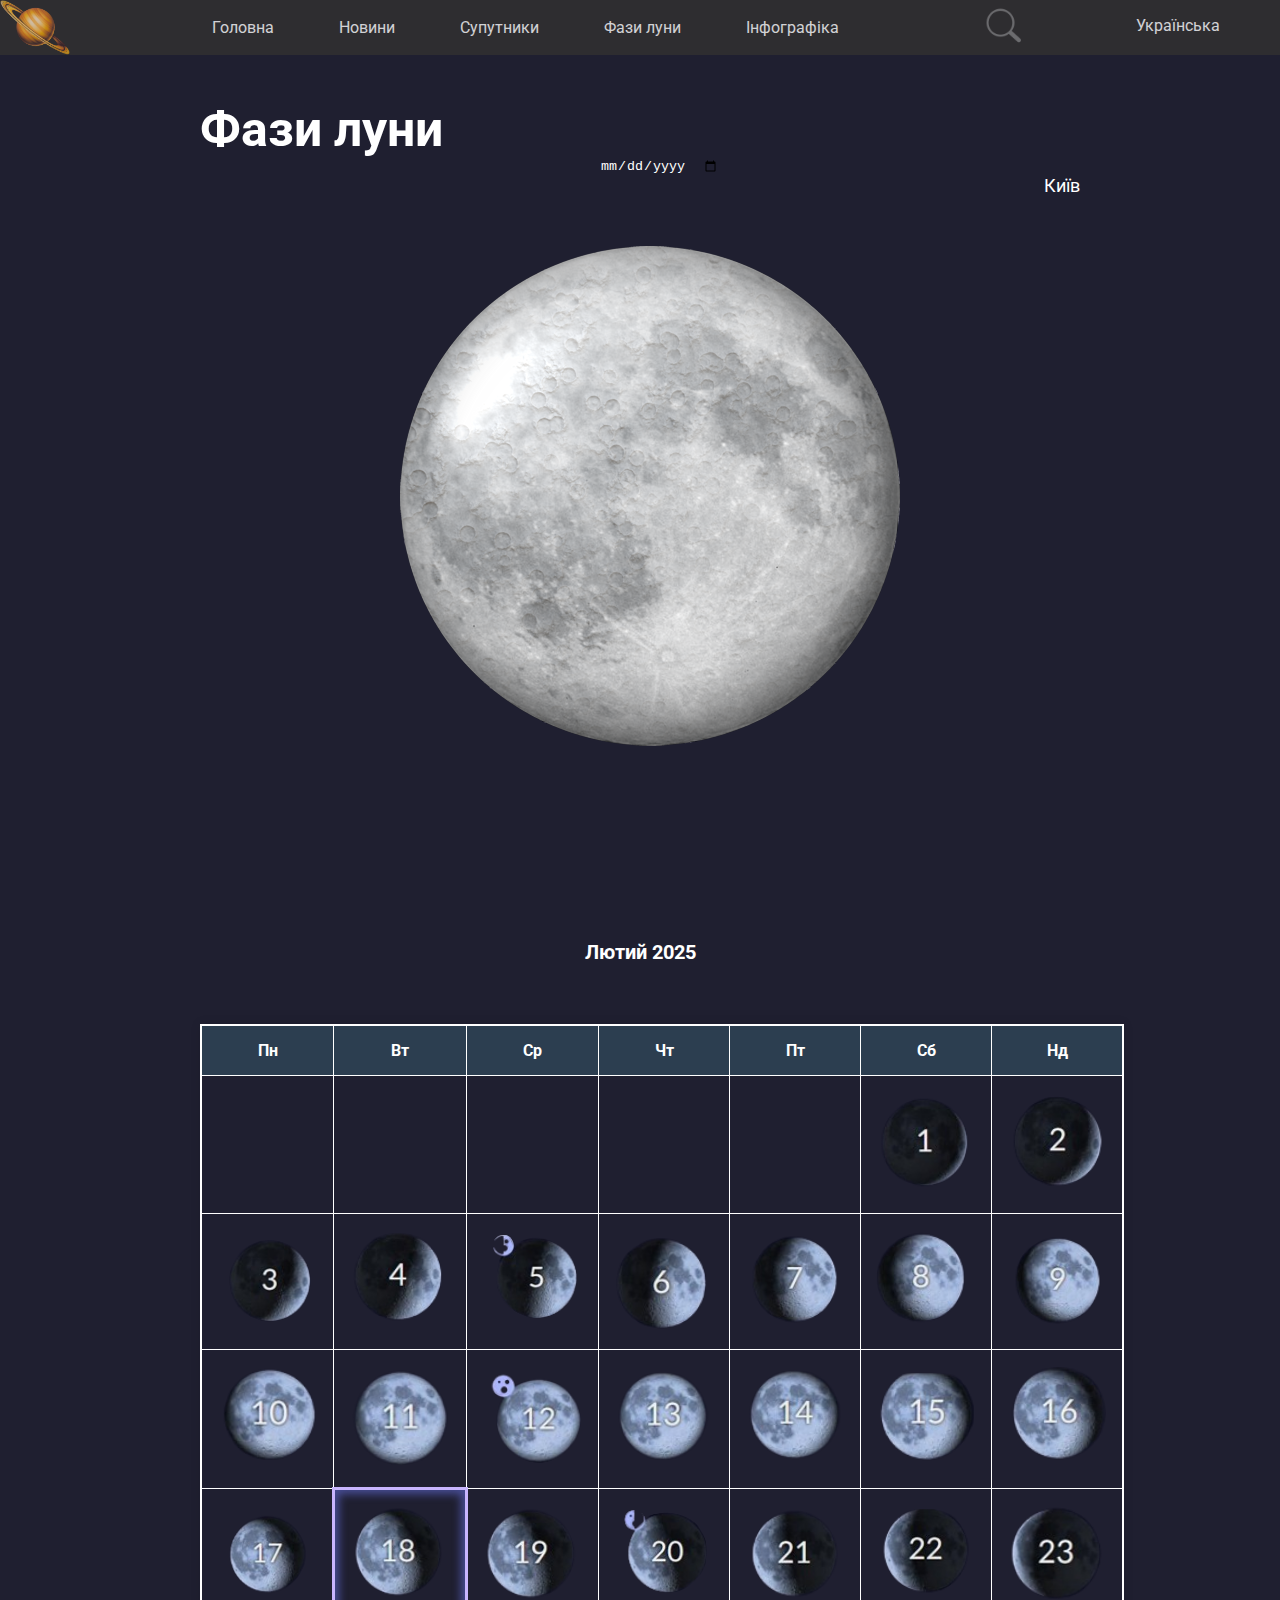
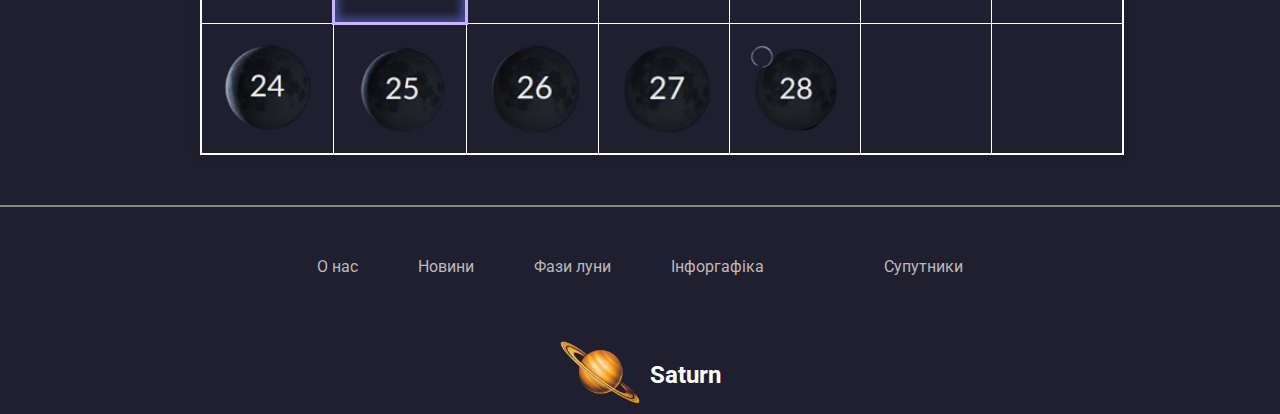
==== index_moon.html @ a21f482c "hdytf" ====
<!DOCTYPE html>
<html lang="en">
<head>
    <meta charset="UTF-8">
    <meta name="viewport" content="width=device-width, initial-scale=1.0">
    <link rel="stylesheet" href="./css/main/Moon/style_moon.css">
    <title>Document</title>
</head>
<body>
    <div class="container">
        <header>
            <div class="container_header">
                <nav class="nav-header">
                    <img src="./images/header/log_header.png" alt="" class="header_logo">
                    <ul class="header_list">
                        <li class="header_item"><a href="./index.html" class="header_link">Головна</a></li>
                        <li class="header_item"><a href="" class="header_link">Новини</a></li>
                        <li class="header_item"><a href="" class="header_link">Супутники</a></li>
                        <li class="header_item"><a href="" class="header_link">Фази луни</a></li>
                        <li class="header_item"><a href="" class="header_link">Інфографіка</a></li>
                    </ul>
                    <div class="info">
                        <a href="" class="header_a_search">
                            <img src="./images/header/search_header.png" alt="" class="header_logo-search">
                        </a>
                        <a href="" class="header_languages">Українська</a>
                    </div>
                </nav>

            </div>
        </header>
        <main>
            <section class="Moon">
                <div class="container_moon">
                    <h1 class="title_moon">Фази луни</h1>
                    <input class="moon_input" type="date" name="" id="" style="background-color: #1f1f30; border: 0px; color: #fff;">
                    <a class="geo" href="">Київ</a>
                    <img src="./images_moon/moon/moon_1.png" alt="" class="moon_img">
                </div>
            </section>
            <section class="calendar">
                <div class="container_phase">
                    <div id="message-container">
                        <div id="message-title"></div>
                        <div id="message-text"></div>
                    </div>
                    <div id="message-text"></div>
                    <div class="header">Лютий 2025</div>
                    <table>
                        <thead>
                            <tr>
                                <th>Пн</th>
                                <th>Вт</th>
                                <th>Ср</th>
                                <th>Чт</th>
                                <th>Пт</th>
                                <th>Сб</th>
                                <th>Нд</th>
                            </tr>
                        </thead>
                        <tbody>
                            <tr>
                                <td></td><td></td><td></td><td></td>
                                <td></td>
                                <td onclick="showMessage('Зростаючий серп','Друга фаза місячного циклу; настає між молодиком і першою чвертю. Зростання фази означають збільшення освітленості Місяця, тому на початку цієї фази Місяць має форму тонкого півмісяця, а потім освітлена область поступово збільшується поки не настає фаза першої чверті.')" tabindex="0"><img class="phase_img" src="./images_moon/phase of moon/phase_1.png" alt="Waxing Crescent"></td>
                                <td onclick="showMessage('Зростаючий серп','Друга фаза місячного циклу; настає між молодиком і першою чвертю. Зростання фази означають збільшення освітленості Місяця, тому на початку цієї фази Місяць має форму тонкого півмісяця, а потім освітлена область поступово збільшується поки не настає фаза першої чверті.')" tabindex="0"><img class="phase_img" src="./images_moon/phase of moon/phase_2.png" alt="First Quarter"></td>
                            </tr>
                            <tr>
                                <td onclick="showMessage('Зростаючий серп','Друга фаза місячного циклу; настає між молодиком і першою чвертю. Зростання фази означають збільшення освітленості Місяця, тому на початку цієї фази Місяць має форму тонкого півмісяця, а потім освітлена область поступово збільшується поки не настає фаза першої чверті.')" tabindex="0"><img class="phase_img" src="./images_moon/phase of moon/phase_3.png" alt="Waxing Gibbous"></td>
                                <td onclick="showMessage('Зростаючий серп','Друга фаза місячного циклу; настає між молодиком і першою чвертю. Зростання фази означають збільшення освітленості Місяця, тому на початку цієї фази Місяць має форму тонкого півмісяця, а потім освітлена область поступово збільшується поки не настає фаза першої чверті.')" tabindex="0"><img class="phase_img" src="./images_moon/phase of moon/phase_4.png" alt="Full Moon"></td>
                                <td onclick="showMessage('Перша чверть','Третя фаза місячного циклу; настає, коли Місяць проходить чверть шляху своєю орбітою. При спостереженні із Землі Місяць розташовується під прямим кутом по відношенню до Сонця. Вона виглядає наполовину освітленою і помітна на вечірньому небі.')" tabindex="0"><img class="phase_img" src="./images_moon/phase of moon/phase_5.png" alt="Waning Gibbous"></td>
                                <td onclick="showMessage('Зростаючий Місяць','Четверта фаза місячного циклу; настає між першою чвертю і повним місяцем. Зростаюча фаза являє собою збільшення освітленості Місяця, тому на початку цієї фази Місяць виглядає наполовину освітленим, а потім освітлена область поступово збільшується доки не настає повний місяць.')" tabindex="0"><img class="phase_img" src="./images_moon/phase of moon/phase_6.png" alt="Last Quarter"></td>
                                <td onclick="showMessage('Зростаючий Місяць','Четверта фаза місячного циклу; настає між першою чвертю і повним місяцем. Зростаюча фаза являє собою збільшення освітленості Місяця, тому на початку цієї фази Місяць виглядає наполовину освітленим, а потім освітлена область поступово збільшується доки не настає повний місяць.')" tabindex="0"><img class="phase_img" src="./images_moon/phase of moon/phase_7.png" alt="Waning Crescent"></td>
                                <td onclick="showMessage('Зростаючий Місяць','Четверта фаза місячного циклу; настає між першою чвертю і повним місяцем. Зростаюча фаза являє собою збільшення освітленості Місяця, тому на початку цієї фази Місяць виглядає наполовину освітленим, а потім освітлена область поступово збільшується доки не настає повний місяць.')" tabindex="0"><img class="phase_img" src="./images_moon/phase of moon/phase_8.png" alt="New Moon"></td>
                                <td onclick="showMessage('Зростаючий Місяць','Четверта фаза місячного циклу; настає між першою чвертю і повним місяцем. Зростаюча фаза являє собою збільшення освітленості Місяця, тому на початку цієї фази Місяць виглядає наполовину освітленим, а потім освітлена область поступово збільшується доки не настає повний місяць.')" tabindex="0"><img class="phase_img" src="./images_moon/phase of moon/phase_9.png" alt="Waxing Crescent"></td>
                            </tr>
                            <tr>
                                <td onclick="showMessage('Зростаючий Місяць','Четверта фаза місячного циклу; настає між першою чвертю і повним місяцем. Зростаюча фаза являє собою збільшення освітленості Місяця, тому на початку цієї фази Місяць виглядає наполовину освітленим, а потім освітлена область поступово збільшується доки не настає повний місяць.')" tabindex="0"><img class="phase_img" src="./images_moon/phase of moon/phase_10.png" alt="First Quarter"></td>
                                <td onclick="showMessage('Зростаючий Місяць','Четверта фаза місячного циклу; настає між першою чвертю і повним місяцем. Зростаюча фаза являє собою збільшення освітленості Місяця, тому на початку цієї фази Місяць виглядає наполовину освітленим, а потім освітлена область поступово збільшується доки не настає повний місяць.')" tabindex="0" class="phase_img_11"><img class="phase_img" src="./images_moon/phase of moon/phase_11.png" alt="Waxing Gibbous"></td>
                                <td onclick="showMessage('Повний місяць', 'Пята фаза місячного циклу; настає, коли Місяць проходить половину своєї орбіти. Місяць і Сонце розташовані по різні боки Землі, тому вся сторона Місяця, звернена до Землі, освітлена. На нічному небі Місяць виглядає як яскравий круглий диск і видно всю ніч.')" tabindex="0" class="phase_img_12"><img class="phase_img" src="./images_moon/phase of moon/phase_12.png" alt="Full Moon"></td>
                                <td onclick="showMessage('Зменшуючий Місяць', 'Шоста фаза місячного циклу; настає між повним місяцем і фазою останньої чверті. Зменшувальні фази означають зменшення освітленості Місяця, тому на початку цієї фази ми бачимо майже повністю освітлений місячний диск, а потім освітлена область поступово зменшується, поки не настає фаза останньої чверті.')" tabindex="0"><img class="phase_img" src="./images_moon/phase of moon/phase_13.png" alt="Waning Gibbous"></td>
                                <td onclick="showMessage('Зменшуючий Місяць', 'Шоста фаза місячного циклу; настає між повним місяцем і фазою останньої чверті. Зменшувальні фази означають зменшення освітленості Місяця, тому на початку цієї фази ми бачимо майже повністю освітлений місячний диск, а потім освітлена область поступово зменшується, поки не настає фаза останньої чверті.')" tabindex="0"><img class="phase_img" src="./images_moon/phase of moon/phase_14.png" alt="Last Quarter"></td>
                                <td onclick="showMessage('Зменшуючий Місяць', 'Шоста фаза місячного циклу; настає між повним місяцем і фазою останньої чверті. Зменшувальні фази означають зменшення освітленості Місяця, тому на початку цієї фази ми бачимо майже повністю освітлений місячний диск, а потім освітлена область поступово зменшується, поки не настає фаза останньої чверті.')" tabindex="0"><img class="phase_img" src="./images_moon/phase of moon/phase_15.png" alt="Waning Crescent"></td>
                                <td class="td_16" onclick="showMessage('Зменшуючий Місяць', 'Шоста фаза місячного циклу; настає між повним місяцем і фазою останньої чверті. Зменшувальні фази означають зменшення освітленості Місяця, тому на початку цієї фази ми бачимо майже повністю освітлений місячний диск, а потім освітлена область поступово зменшується, поки не настає фаза останньої чверті.')" tabindex="0"><img class="phase_img" src="./images_moon/phase of moon/phase_16.png" alt="New Moon"></td>
                            </tr>
                            <tr>
                                <td onclick="showMessage('Зменшуючий Місяць', 'Шоста фаза місячного циклу; настає між повним місяцем і фазою останньої чверті. Зменшувальні фази означають зменшення освітленості Місяця, тому на початку цієї фази ми бачимо майже повністю освітлений місячний диск, а потім освітлена область поступово зменшується, поки не настає фаза останньої чверті.')" tabindex="0"><img class="phase_img" src="./images_moon/phase of moon/phase_17.png" alt="Waxing Crescent"></td>
                                <td class="td_18" onclick="showMessage('Зменшуючий Місяць', 'Шоста фаза місячного циклу; настає між повним місяцем і фазою останньої чверті. Зменшувальні фази означають зменшення освітленості Місяця, тому на початку цієї фази ми бачимо майже повністю освітлений місячний диск, а потім освітлена область поступово зменшується, поки не настає фаза останньої чверті.')" tabindex="0"><img class="phase_img" src="./images_moon/phase of moon/phase_18.png" alt="First Quarter"></td>
                                <td onclick="showMessage('Зменшуючий Місяць', 'Шоста фаза місячного циклу; настає між повним місяцем і фазою останньої чверті. Зменшувальні фази означають зменшення освітленості Місяця, тому на початку цієї фази ми бачимо майже повністю освітлений місячний диск, а потім освітлена область поступово зменшується, поки не настає фаза останньої чверті.')" tabindex="0"><img class="phase_img" src="./images_moon/phase of moon/phase_19.png" alt="Waxing Gibbous"></td>
                                <td onclick="showMessage('Остання чверть','Сьома фаза місячного циклу; настає, коли Місяць проходить три чверті своєї орбіти. При спостереженні із Землі Місяць розташовується під прямим кутом по відношенню до Сонця. Вона виглядає наполовину освітленою і помітна на вечірньому небі.')" tabindex="0"><img class="phase_img" src="./images_moon/phase of moon/phase_20.png" alt="Full Moon"></td>
                                <td onclick="showMessage('Зменшуючий серп','Восьма та остання фаза місячного циклу; настає між фазою останньої чверті і молодим місяцем. Зменшуючі фази означає зменшення освітленості Місяця, тому на початку цієї фази ми бачимо половину місячного диска майже повністю освітленої, а потім освітлена область поступово зменшується доки не настає молодик.')" tabindex="0"><img class="phase_img" src="./images_moon/phase of moon/phase_21.png" alt="Waning Gibbous"></td>
                                <td onclick="showMessage('Зменшуючий серп','Восьма та остання фаза місячного циклу; настає між фазою останньої чверті і молодим місяцем. Зменшуючі фази означає зменшення освітленості Місяця, тому на початку цієї фази ми бачимо половину місячного диска майже повністю освітленої, а потім освітлена область поступово зменшується доки не настає молодик.')" tabindex="0"><img class="phase_img" src="./images_moon/phase of moon/phase_22.png" alt="Last Quarter"></td>
                                <td onclick="showMessage('Зменшуючий серп','Восьма та остання фаза місячного циклу; настає між фазою останньої чверті і молодим місяцем. Зменшуючі фази означає зменшення освітленості Місяця, тому на початку цієї фази ми бачимо половину місячного диска майже повністю освітленої, а потім освітлена область поступово зменшується доки не настає молодик.')" tabindex="0"><img class="phase_img" src="./images_moon/phase of moon/phase_23.png" alt="Waning Crescent"></td>
                            </tr>
                            <tr>
                                <td onclick="showMessage('Зменшуючий серп','Восьма та остання фаза місячного циклу; настає між фазою останньої чверті і молодим місяцем. Зменшуючі фази означає зменшення освітленості Місяця, тому на початку цієї фази ми бачимо половину місячного диска майже повністю освітленої, а потім освітлена область поступово зменшується доки не настає молодик.')" tabindex="0"><img class="phase_img" src="./images_moon/phase of moon/phase_24.png" alt="New Moon"></td>
                                <td onclick="showMessage('Зменшуючий серп','Восьма та остання фаза місячного циклу; настає між фазою останньої чверті і молодим місяцем. Зменшуючі фази означає зменшення освітленості Місяця, тому на початку цієї фази ми бачимо половину місячного диска майже повністю освітленої, а потім освітлена область поступово зменшується доки не настає молодик.')" tabindex="0"><img class="phase_img" src="./images_moon/phase of moon/phase_25.png" alt="Waxing Crescent"></td>
                                <td onclick="showMessage('Зменшуючий серп','Восьма та остання фаза місячного циклу; настає між фазою останньої чверті і молодим місяцем. Зменшуючі фази означає зменшення освітленості Місяця, тому на початку цієї фази ми бачимо половину місячного диска майже повністю освітленої, а потім освітлена область поступово зменшується доки не настає молодик.')" tabindex="0"><img class="phase_img" src="./images_moon/phase of moon/phase_26.png" alt="First Quarter"></td>
                                <td onclick="showMessage('Зменшуючий серп','Восьма та остання фаза місячного циклу; настає між фазою останньої чверті і молодим місяцем. Зменшуючі фази означає зменшення освітленості Місяця, тому на початку цієї фази ми бачимо половину місячного диска майже повністю освітленої, а потім освітлена область поступово зменшується доки не настає молодик.')" tabindex="0"><img class="phase_img" src="./images_moon/phase of moon/phase_27.png" alt="Waxing Gibbous"></td>
                                <td onclick="showMessage('Молодий місяць','Перша фаза місячного циклу; настає на початку звернення Місяця орбітою. Місяць знаходиться між Землею та Сонцем, тому сторона Місяця, що знаходиться в тіні, звернена до Землі. Вона виглядає абсолютно темною, зазвичай невидимою неозброєним оком.')" tabindex="0"><img class="phase_img" src="./images_moon/phase of moon/phase_28.png" alt="Waxing Gibbous">
                                </td><td></td><td></td>
                            </tr>
                        </tbody>
                    </table>
                </div>
                <script>
                    function showMessage(title, text) {
            document.getElementById('message-title').innerText = title;
            document.getElementById('message-text').innerText = text;
                    }
                </script>
                <footer>
                    <div class="container_footer">
                        <div class="container_footer_links">
                            <ul class="list_footer_link">
                                <li class="item_footer_link"><a href="" class="p_footer_link">О нас</a></li>
                                <li class="item_footer_link"><a href="" class="p_footer_link">Новини</a></li>
                                <li class="item_footer_link"><a href="" class="p_footer_link">Фази луни</a></li>
                                <li class="item_footer_link"><a href="" class="p_footer_link">Інфоргафіка</a><li>
                                <li class="item_footer_link"><a href="" class="p_footer_link">Супутники</a></li>
                            </ul>
                        </div>
                        <div class="container_footer_title">
                            <img class="img_footer" src="./images/header/log_header.png" alt="">
                            <h2 class="footer_title">Saturn</h2>
                        </div>
                        
                    </div>
                </footer>
        </main>
    </div>
</body>
</html>
---- css/main/Moon/style_moon.css ----
@import url("https://fonts.googleapis.com/css2?family=Playfair+Display:ital,wght@0,400..900;1,400..900&family=Roboto:ital,wght@0,100..900;1,100..900&display=swap");
* {
  margin: 0;
  padding: 0;
  box-sizing: border-box;
}

*,
*::after,
*::before {
  box-sizing: inherit;
}

:root {
  --main-font: "Roboto", serif;
  --secondury-font:"Playfair Display", serif;
  --main-color: #fff;
  --secondury-color: #bdbaba;
  --main-bg-color: #1f1f30;
}

ul {
  list-style: none;
}

p {
  color: #fff;
}

a {
  color: #fff;
  text-decoration: none;
}

h1 {
  color: #fff;
}

body {
  background-color: var(--main-bg-color);
  font-family: var(--main-font);
}

.container {
  max-width: 1600px;
}

.container_header {
  background-color: #333131;
  opacity: 0.8;
  position: fixed;
  top: 0;
  left: 0;
  right: 0;
}

nav {
  display: flex;
  justify-content: space-between;
  align-items: center;
}

.header_logo {
  width: 70px;
}

.header_list {
  display: flex;
  gap: 65px;
}

.header_link {
  font-family: var(--secondury-color);
}

.header_logo-search {
  width: 40px;
}

.header_languages {
  margin-right: 60px;
  padding-top: 10px;
}

.info {
  display: flex;
  gap: 115px;
}

.container_moon {
  padding-top: 100px;
  padding-right: 200px;
  padding-left: 200px;
}

.title_moon {
  font-size: 50px;
}

.geo {
  display: flex;
  justify-content: end;
  font-size: 18px;
}

.moon_img {
  padding-top: 50px;
  padding-left: 200px;
}

.moon_input {
  display: flex;
  justify-content: center;
  margin-left: 400px;
}

.phase_img {
  width: 100px;
}

.container_phase {
  margin-top: 100px;
  padding-right: 200px;
  padding-left: 200px;
}

table {
  padding-right: 100px;
  border-collapse: collapse;
  width: 80%;
  max-width: 600px;
  box-shadow: 0 0 10px rgba(0, 0, 0, 0.1);
  border: 2px solid white;
}

th, td {
  cursor: pointer;
  border: 1px solid white;
  padding: 15px;
  text-align: center;
  transition: border 0.3s ease, box-shadow 0.3s ease;
  outline: none;
}

th {
  background: #2c3e50;
  color: white;
}

td:hover {
  cursor: pointer;
  border: 1px solid rgba(255, 255, 255, 0.9);
  box-shadow: 0 0 20px rgba(255, 255, 255, 0.8);
}

td:focus {
  box-shadow: rgb(72, 78, 151) 0px 0px 8px 4px inset;
}

td:focus::after {
  content: "";
  position: absolute;
  background: rgba(148, 0, 211, 0.2);
  filter: blur(8px);
  z-index: -1;
}

.header {
  margin-bottom: 50px;
  font-size: 20px;
  font-weight: bold;
  text-align: center;
  padding: 10px;
  color: white;
}

.td_18 {
  border: rgb(200, 181, 255) solid 3px;
  box-shadow: rgb(72, 78, 151) 0px 0px 8px 4px inset;
}

#message-container {
  text-align: center;
  margin-bottom: 20px;
}

#message-title {
  font-size: 32px;
  font-weight: bold;
  color: #ffffff;
  padding-bottom: 20px;
}

#message-text {
  font-size: 18px;
  color: #a7a7a7;
  padding-bottom: 20px;
}

.container_footer {
  background-color: #1f1f30;
  border-top: 2px solid #878787;
  padding-bottom: 10px;
  margin-top: 50px;
}

.list_footer_link {
  display: flex;
  flex-direction: row;
  justify-content: center;
  padding-top: 50px;
  gap: 60px;
}

.p_footer_link {
  color: var(--secondury-color);
}

.footer_title {
  display: flex;
  justify-content: center;
  color: #ffffff;
  padding-top: 20px;
}

.img_footer {
  width: 80px;
}

.container_footer_title {
  display: flex;
  padding-top: 65px;
  justify-content: center;
  gap: 10px;
}/*# sourceMappingURL=style_moon.css.map */
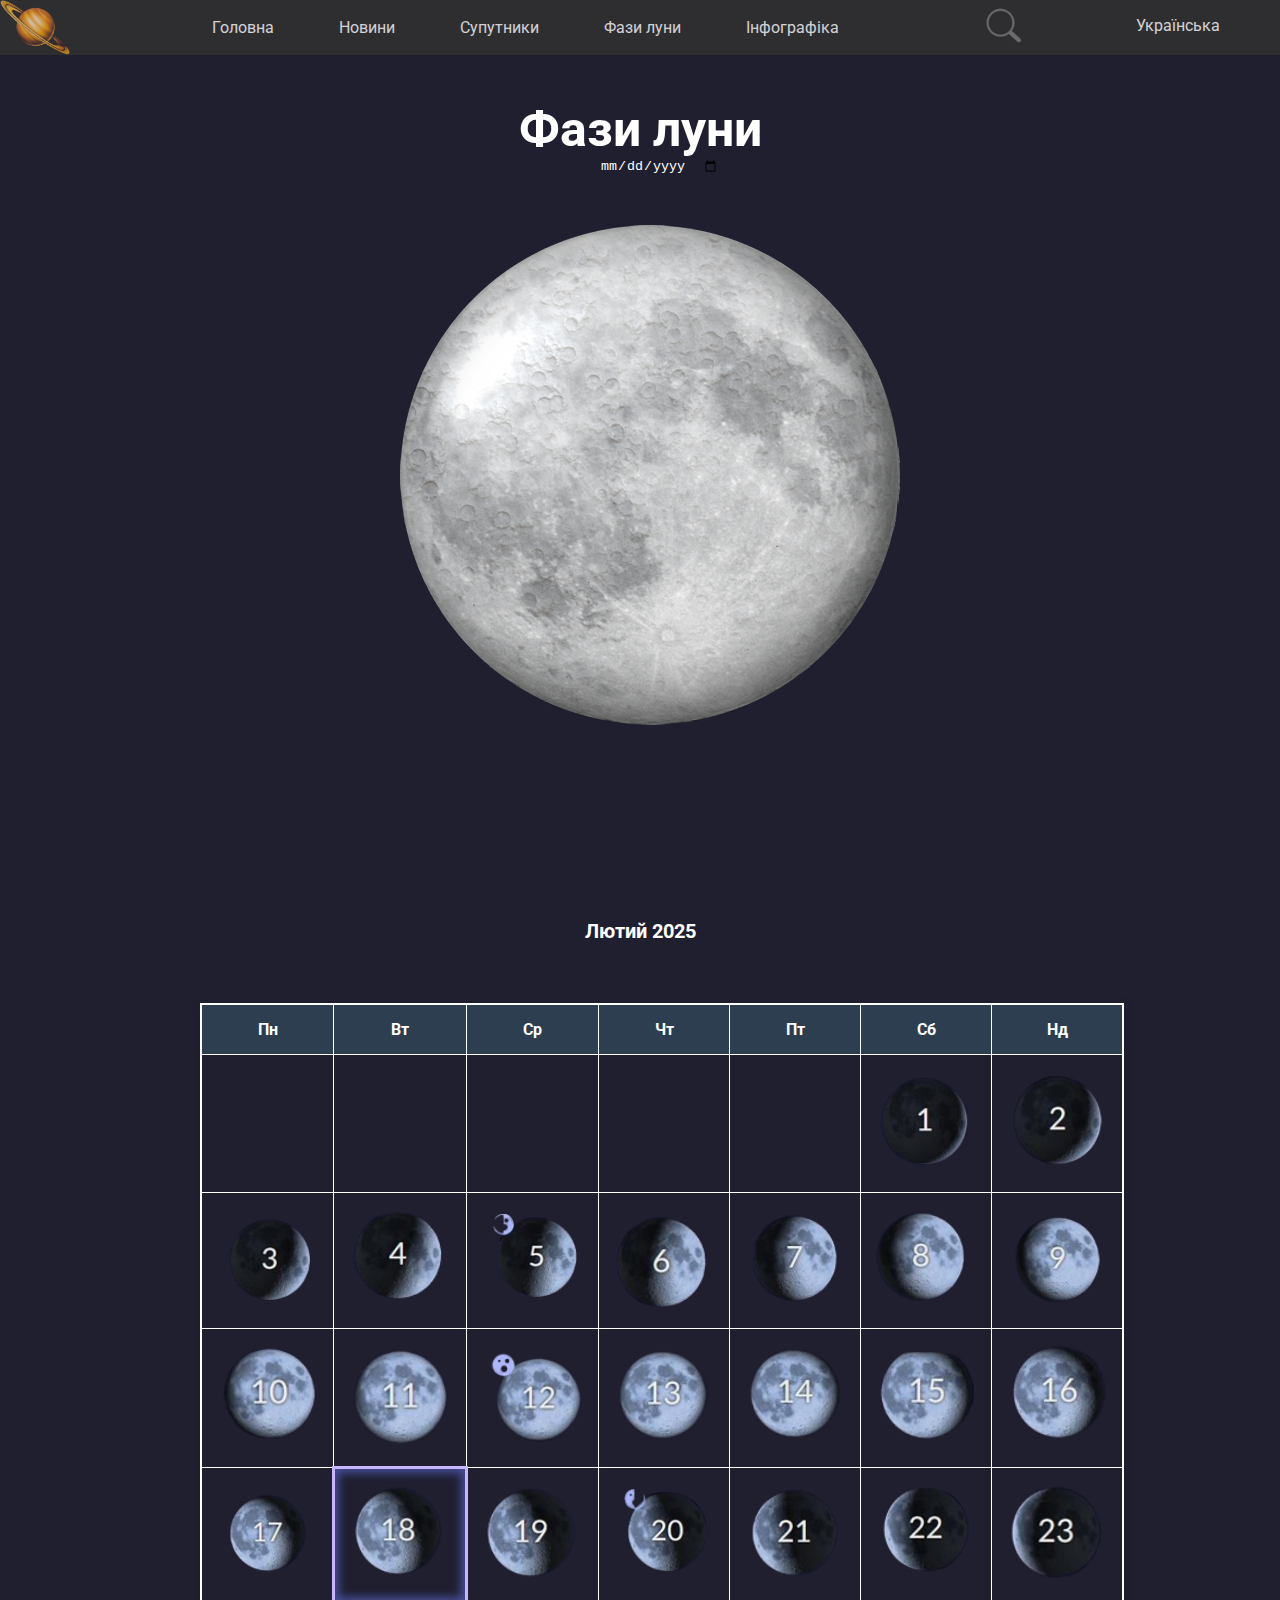
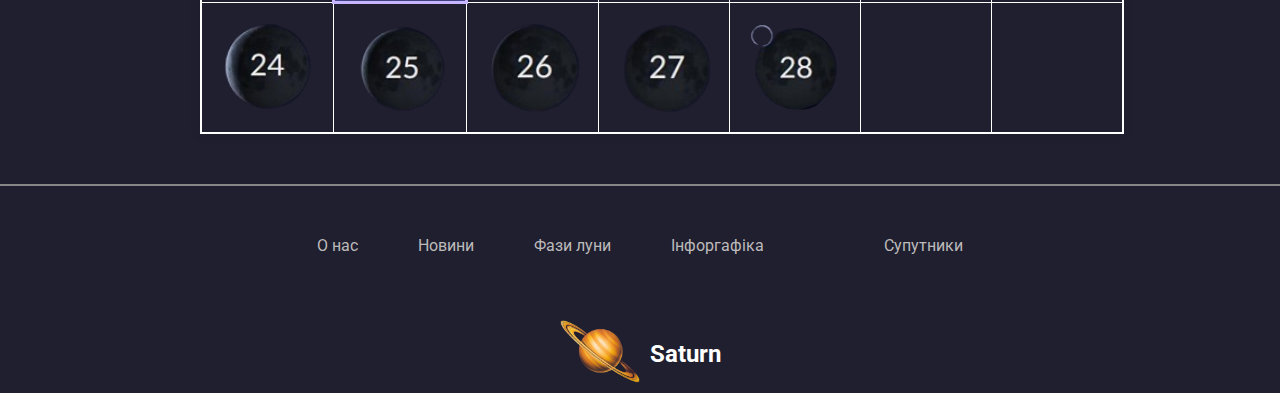
==== commit 88871bb2: "fdj" ====
--- a/index_moon.html
+++ b/index_moon.html
@@ -34,7 +34,6 @@
                 <div class="container_moon">
                     <h1 class="title_moon">Фази луни</h1>
                     <input class="moon_input" type="date" name="" id="" style="background-color: #1f1f30; border: 0px; color: #fff;">
-                    <a class="geo" href="">Київ</a>
                     <img src="./images_moon/moon/moon_1.png" alt="" class="moon_img">
                 </div>
             </section>
--- a/css/main/Moon/style_moon.css
+++ b/css/main/Moon/style_moon.css
@@ -95,12 +95,8 @@
 
 .title_moon {
   font-size: 50px;
-}
-
-.geo {
-  display: flex;
-  justify-content: end;
-  font-size: 18px;
+  display: flex;
+  justify-content: center;
 }
 
 .moon_img {
@@ -232,4 +228,15 @@
   padding-top: 65px;
   justify-content: center;
   gap: 10px;
+}
+
+@media screen and (max-width: 768px) {
+  .title_moon {
+    display: flex;
+    justify-content: center;
+  }
+  .title_moon .header {
+    display: flex;
+    justify-content: center;
+  }
 }/*# sourceMappingURL=style_moon.css.map */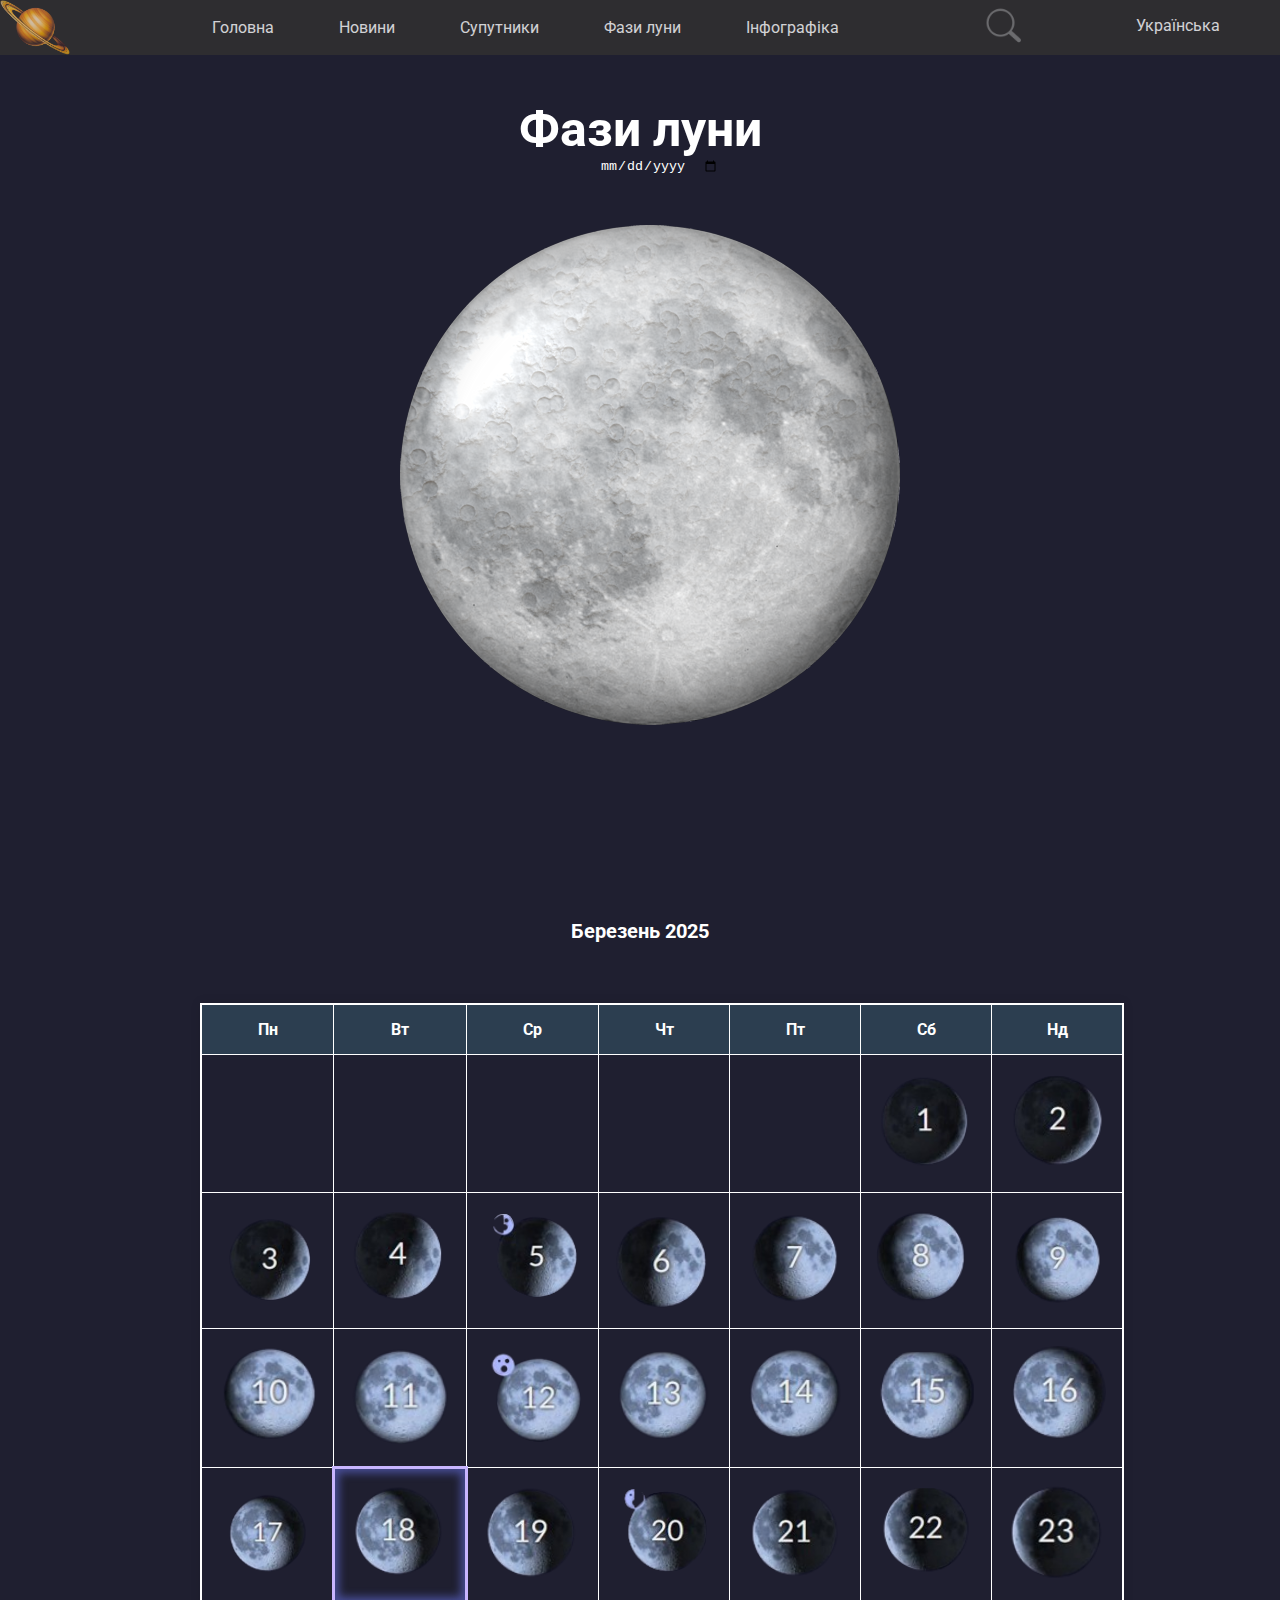
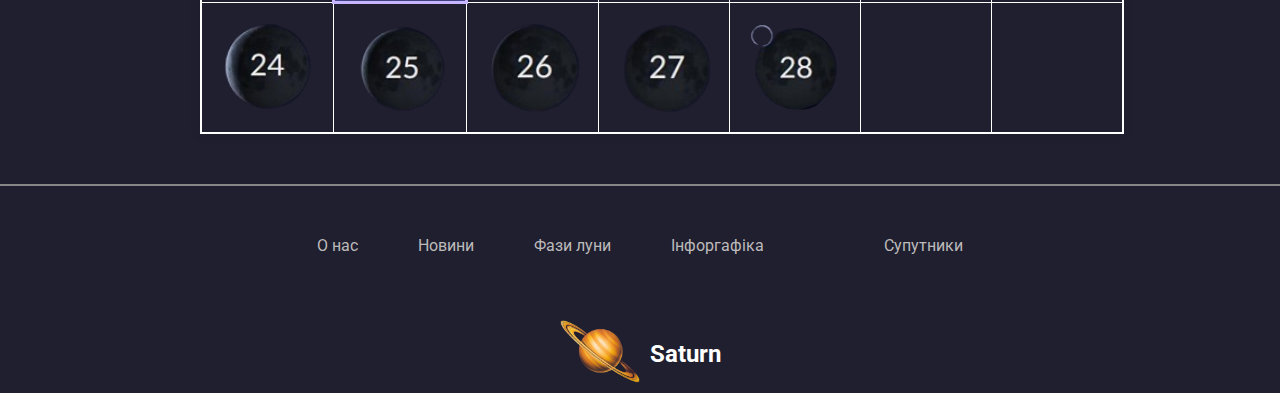
==== commit 68b71831: "рпнал" ====
--- a/index_moon.html
+++ b/index_moon.html
@@ -44,7 +44,7 @@
                         <div id="message-text"></div>
                     </div>
                     <div id="message-text"></div>
-                    <div class="header">Лютий 2025</div>
+                    <div class="header">Березень 2025</div>
                     <table>
                         <thead>
                             <tr>
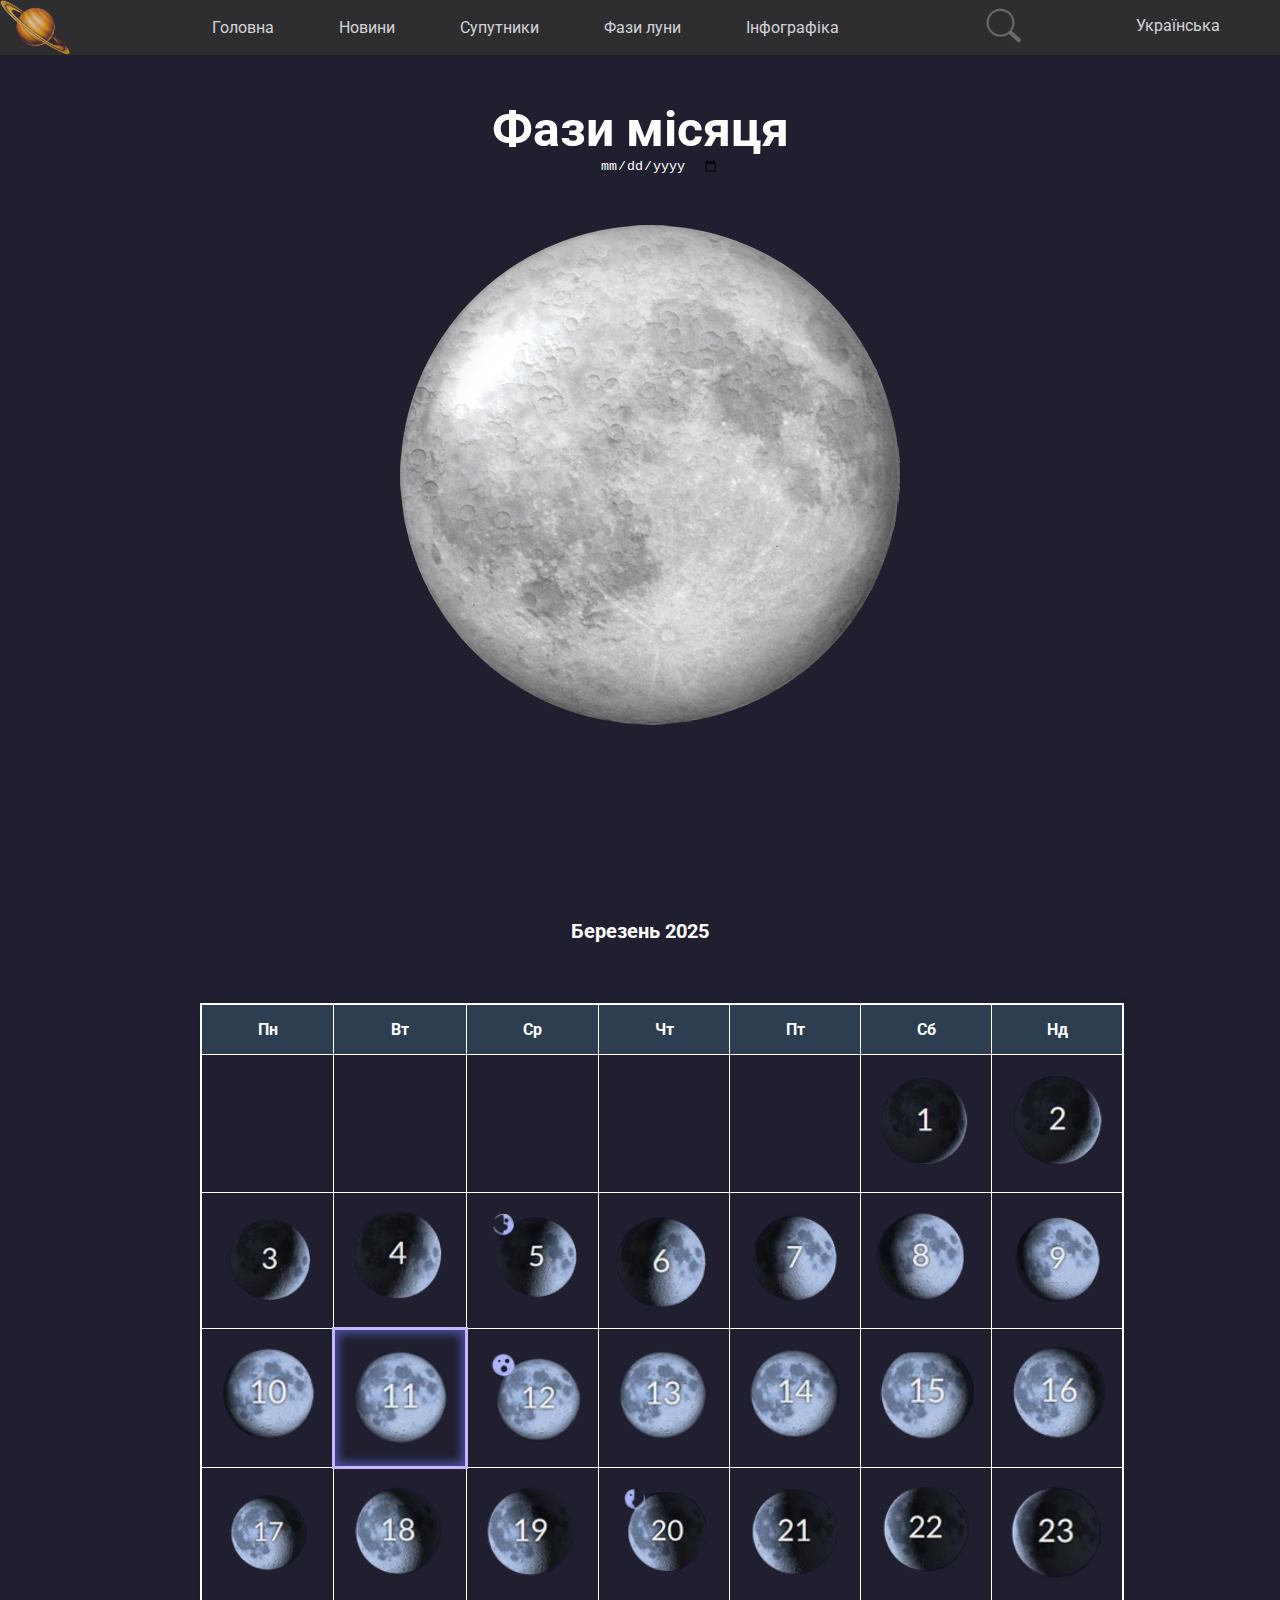
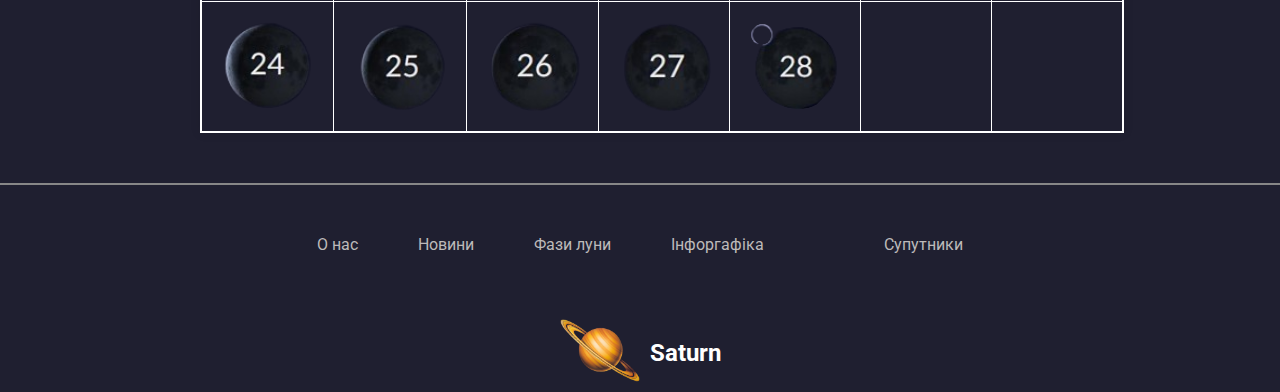
==== commit 1b84c932: "вап" ====
--- a/index_moon.html
+++ b/index_moon.html
@@ -32,7 +32,7 @@
         <main>
             <section class="Moon">
                 <div class="container_moon">
-                    <h1 class="title_moon">Фази луни</h1>
+                    <h1 class="title_moon">Фази місяця</h1>
                     <input class="moon_input" type="date" name="" id="" style="background-color: #1f1f30; border: 0px; color: #fff;">
                     <img src="./images_moon/moon/moon_1.png" alt="" class="moon_img">
                 </div>
@@ -75,7 +75,7 @@
                             </tr>
                             <tr>
                                 <td onclick="showMessage('Зростаючий Місяць','Четверта фаза місячного циклу; настає між першою чвертю і повним місяцем. Зростаюча фаза являє собою збільшення освітленості Місяця, тому на початку цієї фази Місяць виглядає наполовину освітленим, а потім освітлена область поступово збільшується доки не настає повний місяць.')" tabindex="0"><img class="phase_img" src="./images_moon/phase of moon/phase_10.png" alt="First Quarter"></td>
-                                <td onclick="showMessage('Зростаючий Місяць','Четверта фаза місячного циклу; настає між першою чвертю і повним місяцем. Зростаюча фаза являє собою збільшення освітленості Місяця, тому на початку цієї фази Місяць виглядає наполовину освітленим, а потім освітлена область поступово збільшується доки не настає повний місяць.')" tabindex="0" class="phase_img_11"><img class="phase_img" src="./images_moon/phase of moon/phase_11.png" alt="Waxing Gibbous"></td>
+                                <td  class="td_11" onclick="showMessage('Зростаючий Місяць','Четверта фаза місячного циклу; настає між першою чвертю і повним місяцем. Зростаюча фаза являє собою збільшення освітленості Місяця, тому на початку цієї фази Місяць виглядає наполовину освітленим, а потім освітлена область поступово збільшується доки не настає повний місяць.')" tabindex="0" class="phase_img_11"><img class="phase_img" src="./images_moon/phase of moon/phase_11.png" alt="Waxing Gibbous"></td>
                                 <td onclick="showMessage('Повний місяць', 'Пята фаза місячного циклу; настає, коли Місяць проходить половину своєї орбіти. Місяць і Сонце розташовані по різні боки Землі, тому вся сторона Місяця, звернена до Землі, освітлена. На нічному небі Місяць виглядає як яскравий круглий диск і видно всю ніч.')" tabindex="0" class="phase_img_12"><img class="phase_img" src="./images_moon/phase of moon/phase_12.png" alt="Full Moon"></td>
                                 <td onclick="showMessage('Зменшуючий Місяць', 'Шоста фаза місячного циклу; настає між повним місяцем і фазою останньої чверті. Зменшувальні фази означають зменшення освітленості Місяця, тому на початку цієї фази ми бачимо майже повністю освітлений місячний диск, а потім освітлена область поступово зменшується, поки не настає фаза останньої чверті.')" tabindex="0"><img class="phase_img" src="./images_moon/phase of moon/phase_13.png" alt="Waning Gibbous"></td>
                                 <td onclick="showMessage('Зменшуючий Місяць', 'Шоста фаза місячного циклу; настає між повним місяцем і фазою останньої чверті. Зменшувальні фази означають зменшення освітленості Місяця, тому на початку цієї фази ми бачимо майже повністю освітлений місячний диск, а потім освітлена область поступово зменшується, поки не настає фаза останньої чверті.')" tabindex="0"><img class="phase_img" src="./images_moon/phase of moon/phase_14.png" alt="Last Quarter"></td>
@@ -84,7 +84,7 @@
                             </tr>
                             <tr>
                                 <td onclick="showMessage('Зменшуючий Місяць', 'Шоста фаза місячного циклу; настає між повним місяцем і фазою останньої чверті. Зменшувальні фази означають зменшення освітленості Місяця, тому на початку цієї фази ми бачимо майже повністю освітлений місячний диск, а потім освітлена область поступово зменшується, поки не настає фаза останньої чверті.')" tabindex="0"><img class="phase_img" src="./images_moon/phase of moon/phase_17.png" alt="Waxing Crescent"></td>
-                                <td class="td_18" onclick="showMessage('Зменшуючий Місяць', 'Шоста фаза місячного циклу; настає між повним місяцем і фазою останньої чверті. Зменшувальні фази означають зменшення освітленості Місяця, тому на початку цієї фази ми бачимо майже повністю освітлений місячний диск, а потім освітлена область поступово зменшується, поки не настає фаза останньої чверті.')" tabindex="0"><img class="phase_img" src="./images_moon/phase of moon/phase_18.png" alt="First Quarter"></td>
+                                <td onclick="showMessage('Зменшуючий Місяць', 'Шоста фаза місячного циклу; настає між повним місяцем і фазою останньої чверті. Зменшувальні фази означають зменшення освітленості Місяця, тому на початку цієї фази ми бачимо майже повністю освітлений місячний диск, а потім освітлена область поступово зменшується, поки не настає фаза останньої чверті.')" tabindex="0"><img class="phase_img" src="./images_moon/phase of moon/phase_18.png" alt="First Quarter"></td>
                                 <td onclick="showMessage('Зменшуючий Місяць', 'Шоста фаза місячного циклу; настає між повним місяцем і фазою останньої чверті. Зменшувальні фази означають зменшення освітленості Місяця, тому на початку цієї фази ми бачимо майже повністю освітлений місячний диск, а потім освітлена область поступово зменшується, поки не настає фаза останньої чверті.')" tabindex="0"><img class="phase_img" src="./images_moon/phase of moon/phase_19.png" alt="Waxing Gibbous"></td>
                                 <td onclick="showMessage('Остання чверть','Сьома фаза місячного циклу; настає, коли Місяць проходить три чверті своєї орбіти. При спостереженні із Землі Місяць розташовується під прямим кутом по відношенню до Сонця. Вона виглядає наполовину освітленою і помітна на вечірньому небі.')" tabindex="0"><img class="phase_img" src="./images_moon/phase of moon/phase_20.png" alt="Full Moon"></td>
                                 <td onclick="showMessage('Зменшуючий серп','Восьма та остання фаза місячного циклу; настає між фазою останньої чверті і молодим місяцем. Зменшуючі фази означає зменшення освітленості Місяця, тому на початку цієї фази ми бачимо половину місячного диска майже повністю освітленої, а потім освітлена область поступово зменшується доки не настає молодик.')" tabindex="0"><img class="phase_img" src="./images_moon/phase of moon/phase_21.png" alt="Waning Gibbous"></td>
--- a/css/main/Moon/style_moon.css
+++ b/css/main/Moon/style_moon.css
@@ -170,7 +170,7 @@
   color: white;
 }
 
-.td_18 {
+.td_11 {
   border: rgb(200, 181, 255) solid 3px;
   box-shadow: rgb(72, 78, 151) 0px 0px 8px 4px inset;
 }
